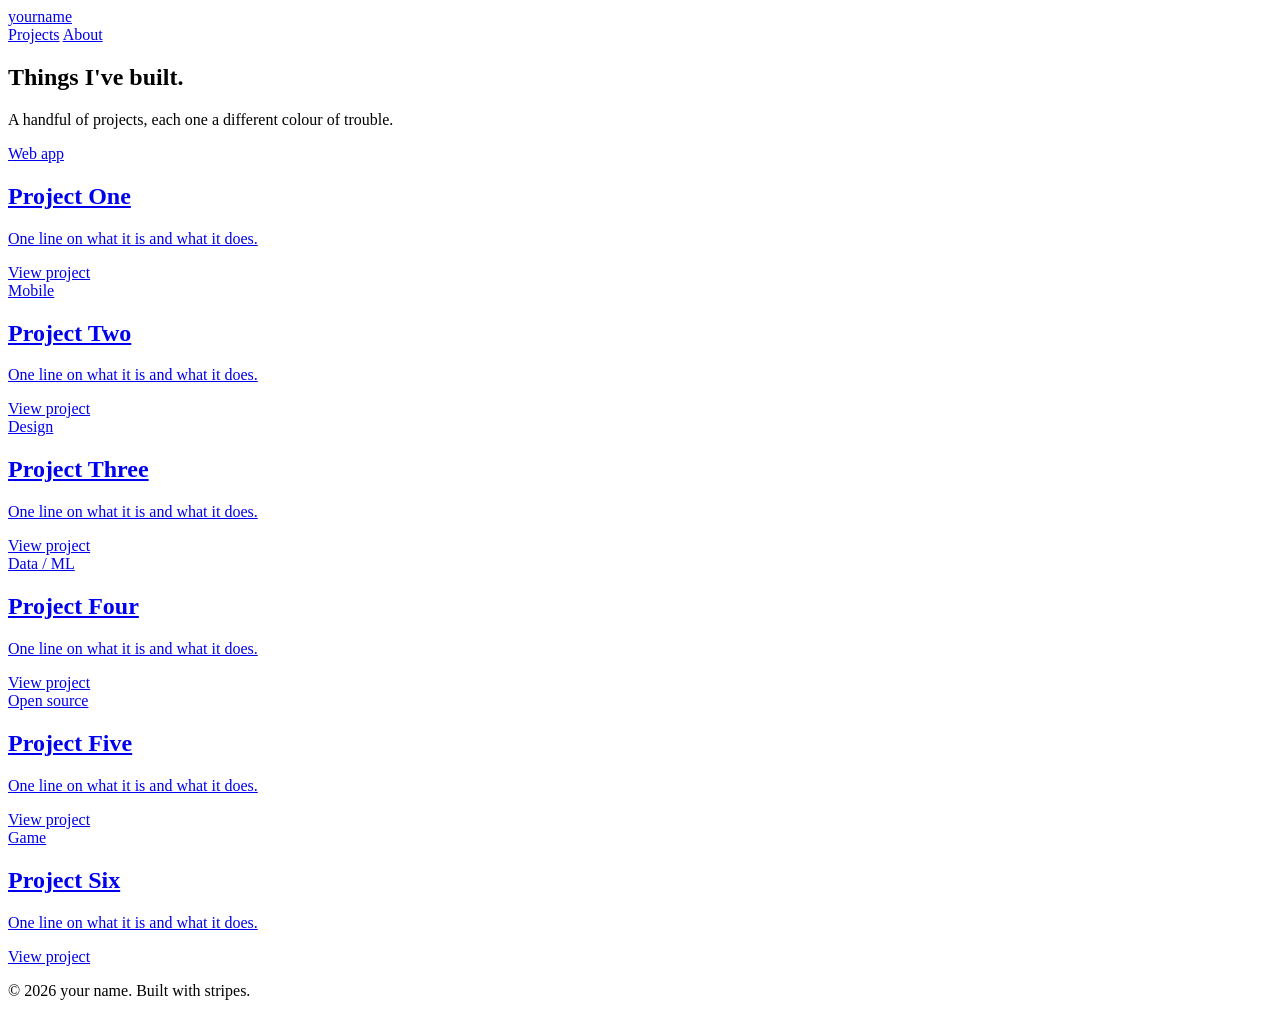
==== index.html @ 9134b874 "Add initial HTML structure for portfolio page" ====
<!doctype html>
<html lang="en">
<head>
<meta charset="utf-8">
<meta name="viewport" content="width=device-width, initial-scale=1">
<title>Portfolio — Projects</title>
<link rel="stylesheet" href="style.css">
</head>
<body>

<div class="wrap">

  <header class="site-header">
    <a class="logo" href="index.html">your<span>name</span></a>
    <nav class="site-nav">
      <a href="index.html" class="active">Projects</a>
      <a href="about.html">About</a>
    </nav>
  </header>

  <section class="hero">
    <h1>Things I've built.</h1>
    <p>A handful of projects, each one a different colour of trouble.</p>
  </section>

  <!-- ==================================================================
       PROJECT TILES
       Duplicate one <article class="tile"> block per project.
       Edit only: style="--c1:..; --c2:.." and the three text bits below.
       Pick --c1 / --c2 from the palette in style.css, or any hex you like.
       ================================================================== -->

  <section class="grid">

    <a class="tile" style="--c1:var(--pink); --c2:var(--cyan);" href="#" target="_blank" rel="noopener">
      <div class="tile-scrim"></div>
      <div class="tile-content">
        <div class="tile-eyebrow">Web app</div>
        <h2 class="tile-title">Project One</h2>
        <p class="tile-desc">One line on what it is and what it does.</p>
        <span class="tile-link">View project</span>
      </div>
    </a>

    <a class="tile" style="--c1:var(--yellow); --c2:var(--violet);" href="#" target="_blank" rel="noopener">
      <div class="tile-scrim"></div>
      <div class="tile-content">
        <div class="tile-eyebrow">Mobile</div>
        <h2 class="tile-title">Project Two</h2>
        <p class="tile-desc">One line on what it is and what it does.</p>
        <span class="tile-link">View project</span>
      </div>
    </a>

    <a class="tile" style="--c1:var(--orange); --c2:var(--lime);" href="#" target="_blank" rel="noopener">
      <div class="tile-scrim"></div>
      <div class="tile-content">
        <div class="tile-eyebrow">Design</div>
        <h2 class="tile-title">Project Three</h2>
        <p class="tile-desc">One line on what it is and what it does.</p>
        <span class="tile-link">View project</span>
      </div>
    </a>

    <a class="tile" style="--c1:var(--cyan); --c2:var(--pink);" href="#" target="_blank" rel="noopener">
      <div class="tile-scrim"></div>
      <div class="tile-content">
        <div class="tile-eyebrow">Data / ML</div>
        <h2 class="tile-title">Project Four</h2>
        <p class="tile-desc">One line on what it is and what it does.</p>
        <span class="tile-link">View project</span>
      </div>
    </a>

    <a class="tile" style="--c1:var(--violet); --c2:var(--yellow);" href="#" target="_blank" rel="noopener">
      <div class="tile-scrim"></div>
      <div class="tile-content">
        <div class="tile-eyebrow">Open source</div>
        <h2 class="tile-title">Project Five</h2>
        <p class="tile-desc">One line on what it is and what it does.</p>
        <span class="tile-link">View project</span>
      </div>
    </a>

    <a class="tile" style="--c1:var(--lime); --c2:var(--orange);" href="#" target="_blank" rel="noopener">
      <div class="tile-scrim"></div>
      <div class="tile-content">
        <div class="tile-eyebrow">Game</div>
        <h2 class="tile-title">Project Six</h2>
        <p class="tile-desc">One line on what it is and what it does.</p>
        <span class="tile-link">View project</span>
      </div>
    </a>

  </section>

  <footer class="site-footer">
    <p>&copy; 2026 your name. Built with stripes.</p>
  </footer>

</div>

</body>
</html>
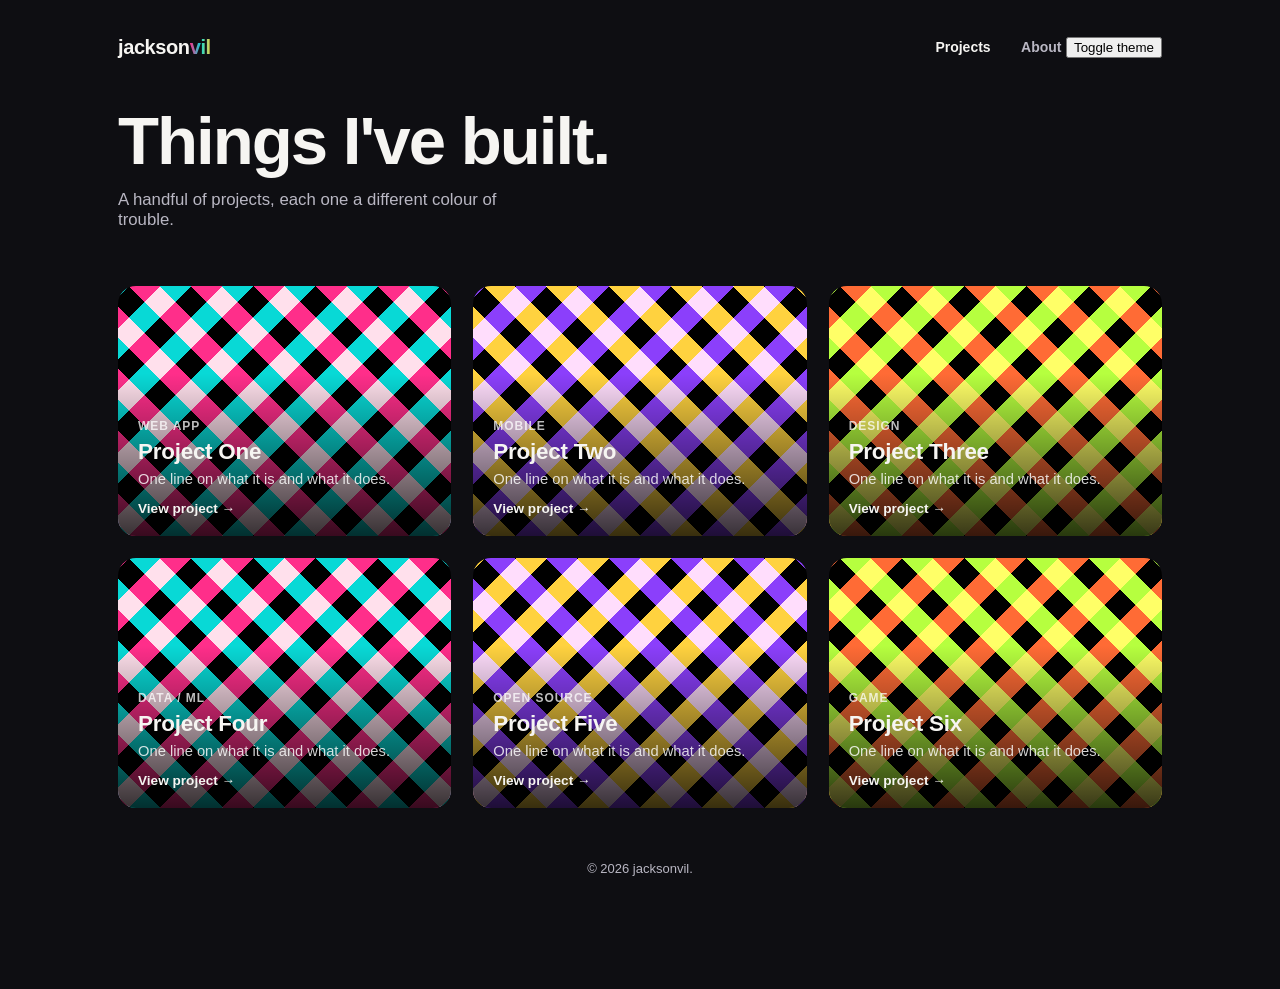
==== commit 7451f7b3: "Update logo and add theme toggle functionality Updated the logo name and added a theme toggle button" ====
--- a/index.html
+++ b/index.html
@@ -5,16 +5,22 @@
 <meta name="viewport" content="width=device-width, initial-scale=1">
 <title>Portfolio — Projects</title>
 <link rel="stylesheet" href="style.css">
+<script>
+  document.documentElement.setAttribute('data-theme',
+    localStorage.getItem('theme') ||
+    (matchMedia('(prefers-color-scheme: dark)').matches ? 'dark' : 'light'));
+</script>
 </head>
 <body>
 
 <div class="wrap">
 
   <header class="site-header">
-    <a class="logo" href="index.html">your<span>name</span></a>
+    <a class="logo" href="index.html">jackson<span>vil</span></a>
     <nav class="site-nav">
       <a href="index.html" class="active">Projects</a>
       <a href="about.html">About</a>
+      <button class="theme-toggle" onclick="toggleTheme(this)">Toggle theme</button>
     </nav>
   </header>
 
@@ -95,10 +101,18 @@
   </section>
 
   <footer class="site-footer">
-    <p>&copy; 2026 your name. Built with stripes.</p>
+    <p>&copy; 2026 jacksonvil.</p>
   </footer>
 
 </div>
 
+<script>
+  function toggleTheme(btn) {
+    const t = document.documentElement.getAttribute('data-theme') === 'dark' ? 'light' : 'dark';
+    document.documentElement.setAttribute('data-theme', t);
+    localStorage.setItem('theme', t);
+  }
+</script>
+
 </body>
 </html>
--- a/style.css
+++ b/style.css
@@ -0,0 +1,257 @@
+/* ====================================================================
+   PORTFOLIO — shared styles
+   Palette lives in :root. Swap these 6 values to re-theme everything.
+   ==================================================================== */
+
+:root {
+  --bg: #0e0e12;
+  --ink: #f6f5f2;
+  --muted: #b9b7c3;
+
+  /* vibrant palette used across default tiles */
+  --pink: #ff2e8a;
+  --cyan: #08d9d6;
+  --yellow: #ffd23f;
+  --orange: #ff6b35;
+  --violet: #8b3ffb;
+  --lime: #b6ff3f;
+
+  --stripe-w: 22px;       /* stripe thickness */
+  --radius: 18px;
+  --font-display: "Helvetica Neue", Arial, sans-serif;
+  --font-body: -apple-system, BlinkMacSystemFont, "Segoe UI", sans-serif;
+}
+
+* { box-sizing: border-box; }
+
+html, body {
+  margin: 0;
+  background: var(--bg);
+  color: var(--ink);
+  font-family: var(--font-body);
+}
+
+a { color: inherit; }
+
+/* ---------- layout shell ---------- */
+
+.wrap {
+  max-width: 1100px;
+  margin: 0 auto;
+  padding: 0 28px 100px;
+}
+
+.site-header {
+  display: flex;
+  align-items: center;
+  justify-content: space-between;
+  padding: 36px 0 28px;
+}
+
+.logo {
+  font-family: var(--font-display);
+  font-weight: 800;
+  font-size: 20px;
+  letter-spacing: -0.02em;
+  text-decoration: none;
+}
+
+.logo span {
+  background: linear-gradient(90deg, var(--pink), var(--cyan), var(--yellow));
+  -webkit-background-clip: text;
+  background-clip: text;
+  color: transparent;
+}
+
+.site-nav a {
+  text-decoration: none;
+  color: var(--muted);
+  font-weight: 600;
+  font-size: 14px;
+  margin-left: 26px;
+  transition: color .15s ease;
+}
+.site-nav a:hover, .site-nav a.active { color: var(--ink); }
+
+.hero {
+  padding: 20px 0 56px;
+}
+.hero h1 {
+  font-family: var(--font-display);
+  font-size: clamp(2.4rem, 6vw, 4.2rem);
+  line-height: 1.02;
+  margin: 0 0 14px;
+  font-weight: 800;
+  letter-spacing: -0.03em;
+}
+.hero p {
+  color: var(--muted);
+  font-size: 1.05rem;
+  max-width: 46ch;
+  margin: 0;
+}
+
+/* ====================================================================
+   PROJECT TILE — the reusable template
+   ====================================================================
+
+   Copy one <article class="tile"> block from index.html and edit:
+     - the two inline vars --c1 / --c2 (stripe colors)
+     - .tile-eyebrow, .tile-title, .tile-desc text
+     - the href on .tile-link
+   Everything else (stripe rendering, hover motion, blending) just works.
+   ==================================================================== */
+
+.grid {
+  display: grid;
+  grid-template-columns: repeat(auto-fit, minmax(260px, 1fr));
+  gap: 22px;
+}
+
+.tile {
+  position: relative;
+  aspect-ratio: 4 / 3;
+  border-radius: var(--radius);
+  overflow: hidden;
+  isolation: isolate;
+  background: #000;
+  display: block;
+  text-decoration: none;
+  color: var(--ink);
+}
+
+/* two independent diagonal stripe fields, blended together */
+.tile::before,
+.tile::after {
+  content: "";
+  position: absolute;
+  inset: -30%;
+  transition: transform .6s cubic-bezier(.2,.8,.2,1);
+}
+.tile::before {
+  background: repeating-linear-gradient(
+    45deg,
+    var(--c1) 0 var(--stripe-w),
+    transparent var(--stripe-w) calc(var(--stripe-w) * 2)
+  );
+  mix-blend-mode: screen;
+}
+.tile::after {
+  background: repeating-linear-gradient(
+    -45deg,
+    var(--c2) 0 var(--stripe-w),
+    transparent var(--stripe-w) calc(var(--stripe-w) * 2)
+  );
+  mix-blend-mode: screen;
+}
+.tile:hover::before { transform: translate(6%, -4%) rotate(3deg) scale(1.05); }
+.tile:hover::after  { transform: translate(-6%, 4%) rotate(-3deg) scale(1.05); }
+
+/* readability scrim + content, sits above the stripes */
+.tile-scrim {
+  position: absolute;
+  inset: 0;
+  background: linear-gradient(180deg, transparent 35%, rgba(0,0,0,.78) 100%);
+  z-index: 1;
+}
+.tile-content {
+  position: absolute;
+  inset: 0;
+  z-index: 2;
+  display: flex;
+  flex-direction: column;
+  justify-content: flex-end;
+  padding: 20px;
+}
+.tile-eyebrow {
+  font-size: 12px;
+  font-weight: 700;
+  letter-spacing: .08em;
+  text-transform: uppercase;
+  color: rgba(255,255,255,.75);
+  margin-bottom: 6px;
+}
+.tile-title {
+  font-family: var(--font-display);
+  font-size: 1.4rem;
+  font-weight: 800;
+  margin: 0 0 6px;
+  letter-spacing: -0.01em;
+}
+.tile-desc {
+  font-size: .92rem;
+  color: rgba(255,255,255,.82);
+  margin: 0;
+  max-width: 34ch;
+}
+.tile-link {
+  margin-top: 14px;
+  font-size: .85rem;
+  font-weight: 700;
+}
+.tile-link::after { content: " →"; }
+
+/* ---------- about page ---------- */
+
+.about-header {
+  padding: 40px 0 12px;
+}
+.about-stripe {
+  height: 10px;
+  border-radius: 999px;
+  margin-bottom: 34px;
+  background: repeating-linear-gradient(
+    90deg,
+    var(--pink) 0 40px,
+    var(--yellow) 40px 80px,
+    var(--cyan) 80px 120px,
+    var(--violet) 120px 160px
+  );
+}
+.about-grid {
+  display: grid;
+  grid-template-columns: 1fr 1.4fr;
+  gap: 48px;
+  align-items: start;
+}
+@media (max-width: 720px) {
+  .about-grid { grid-template-columns: 1fr; }
+}
+.about-photo {
+  aspect-ratio: 1;
+  border-radius: var(--radius);
+  background: repeating-linear-gradient(45deg, var(--violet) 0 22px, transparent 22px 44px),
+              repeating-linear-gradient(-45deg, var(--lime) 0 22px, transparent 22px 44px);
+  background-blend-mode: screen;
+}
+.about-body h2 {
+  font-family: var(--font-display);
+  font-size: 1.6rem;
+  margin-top: 0;
+}
+.about-body p {
+  color: var(--muted);
+  line-height: 1.6;
+}
+.tags {
+  display: flex;
+  flex-wrap: wrap;
+  gap: 8px;
+  margin-top: 20px;
+  padding: 0;
+  list-style: none;
+}
+.tags li {
+  font-size: 13px;
+  font-weight: 700;
+  padding: 6px 12px;
+  border-radius: 999px;
+  color: #0e0e12;
+}
+
+.site-footer {
+  color: var(--muted);
+  font-size: 13px;
+  text-align: center;
+  padding-top: 40px;
+}
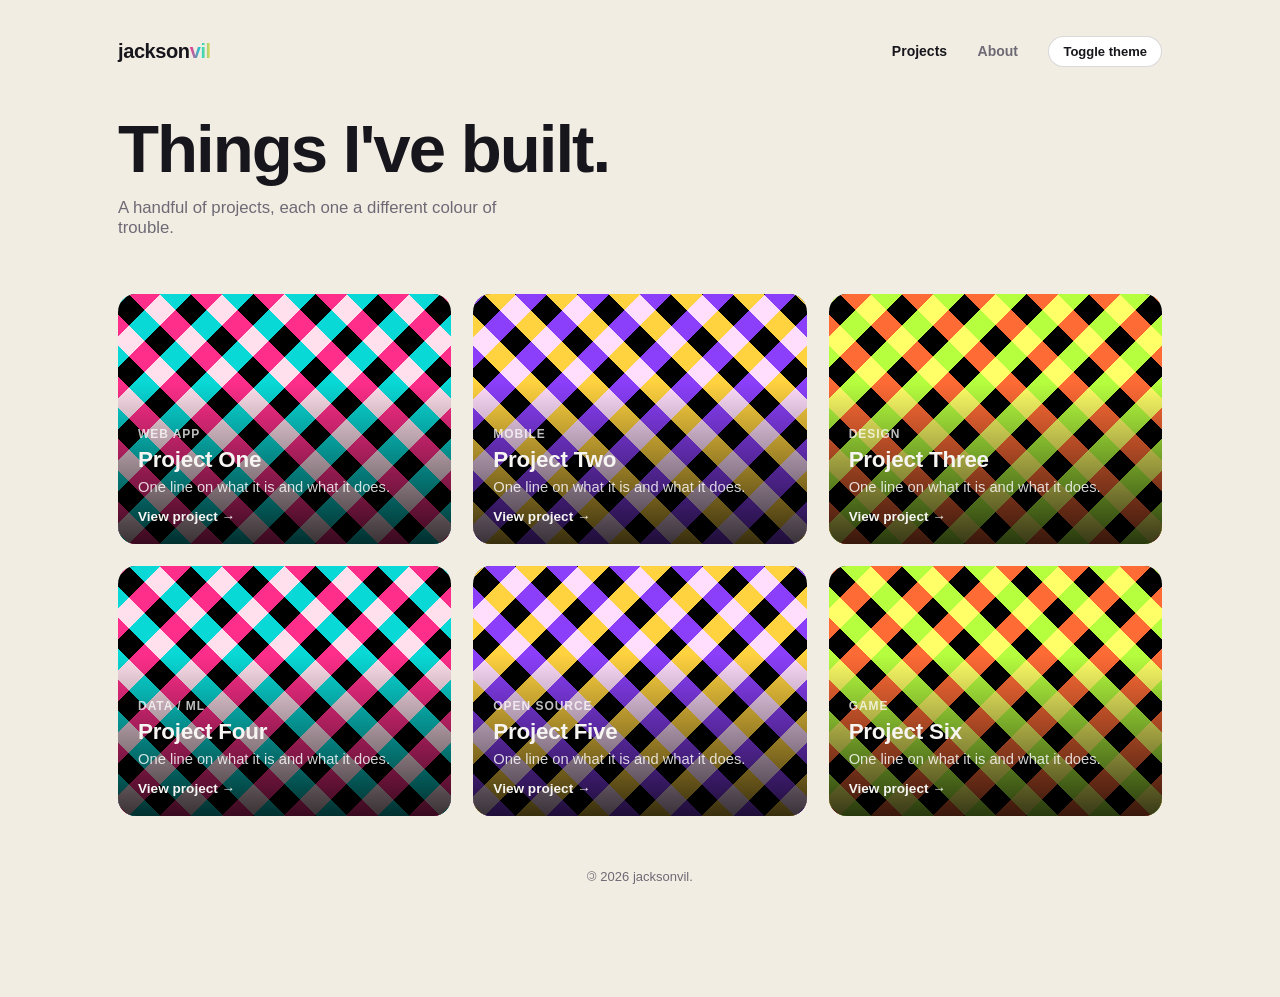
==== commit 2fba23c4: "Update copyright notice and fix HTML structure" ====
--- a/index.html
+++ b/index.html
@@ -101,7 +101,7 @@
   </section>
 
   <footer class="site-footer">
-    <p>&copy; 2026 jacksonvil.</p>
+    <p><span class="copyleft">&copy;</span> 2026 jacksonvil.</p>
   </footer>
 
 </div>
--- a/style.css
+++ b/style.css
@@ -4,9 +4,10 @@
    ==================================================================== */
 
 :root {
-  --bg: #0e0e12;
-  --ink: #f6f5f2;
-  --muted: #b9b7c3;
+  --bg: #f2ede3;       /* light mode: beige */
+  --ink: #17161c;
+  --muted: #6d6a75;
+  --card: #ffffff;
 
   /* vibrant palette used across default tiles */
   --pink: #ff2e8a;
@@ -20,6 +21,31 @@
   --radius: 18px;
   --font-display: "Helvetica Neue", Arial, sans-serif;
   --font-body: -apple-system, BlinkMacSystemFont, "Segoe UI", sans-serif;
+}
+
+/* dark mode: black + dark gray */
+[data-theme="dark"] {
+  --bg: #0e0e12;
+  --ink: #f6f5f2;
+  --muted: #b9b7c3;
+  --card: #1c1b21;
+}
+
+body { transition: background-color .2s ease, color .2s ease; }
+
+/* ---------- theme toggle ---------- */
+.theme-toggle {
+  appearance: none;
+  border: none;
+  cursor: pointer;
+  background: var(--card);
+  color: var(--ink);
+  border: 1px solid rgba(128,128,128,.3);
+  border-radius: 999px;
+  padding: 7px 14px;
+  font-size: 13px;
+  font-weight: 700;
+  margin-left: 26px;
 }
 
 * { box-sizing: border-box; }
@@ -117,7 +143,8 @@
   background: #000;
   display: block;
   text-decoration: none;
-  color: var(--ink);
+  color: #f6f5f2; /* tile is always dark, so its text stays light in both themes */
+  transform: translateZ(0); /* own compositing layer, keeps corner clip stable on hover */
 }
 
 /* two independent diagonal stripe fields, blended together */
@@ -126,6 +153,7 @@
   content: "";
   position: absolute;
   inset: -30%;
+  border-radius: inherit;
   transition: transform .6s cubic-bezier(.2,.8,.2,1);
 }
 .tile::before {
@@ -233,21 +261,7 @@
   color: var(--muted);
   line-height: 1.6;
 }
-.tags {
-  display: flex;
-  flex-wrap: wrap;
-  gap: 8px;
-  margin-top: 20px;
-  padding: 0;
-  list-style: none;
-}
-.tags li {
-  font-size: 13px;
-  font-weight: 700;
-  padding: 6px 12px;
-  border-radius: 999px;
-  color: #0e0e12;
-}
+.copyleft { display: inline-block; transform: scaleX(-1); }
 
 .site-footer {
   color: var(--muted);
@@ -255,3 +269,8 @@
   text-align: center;
   padding-top: 40px;
 }
+  color: var(--muted);
+  font-size: 13px;
+  text-align: center;
+  padding-top: 40px;
+}
